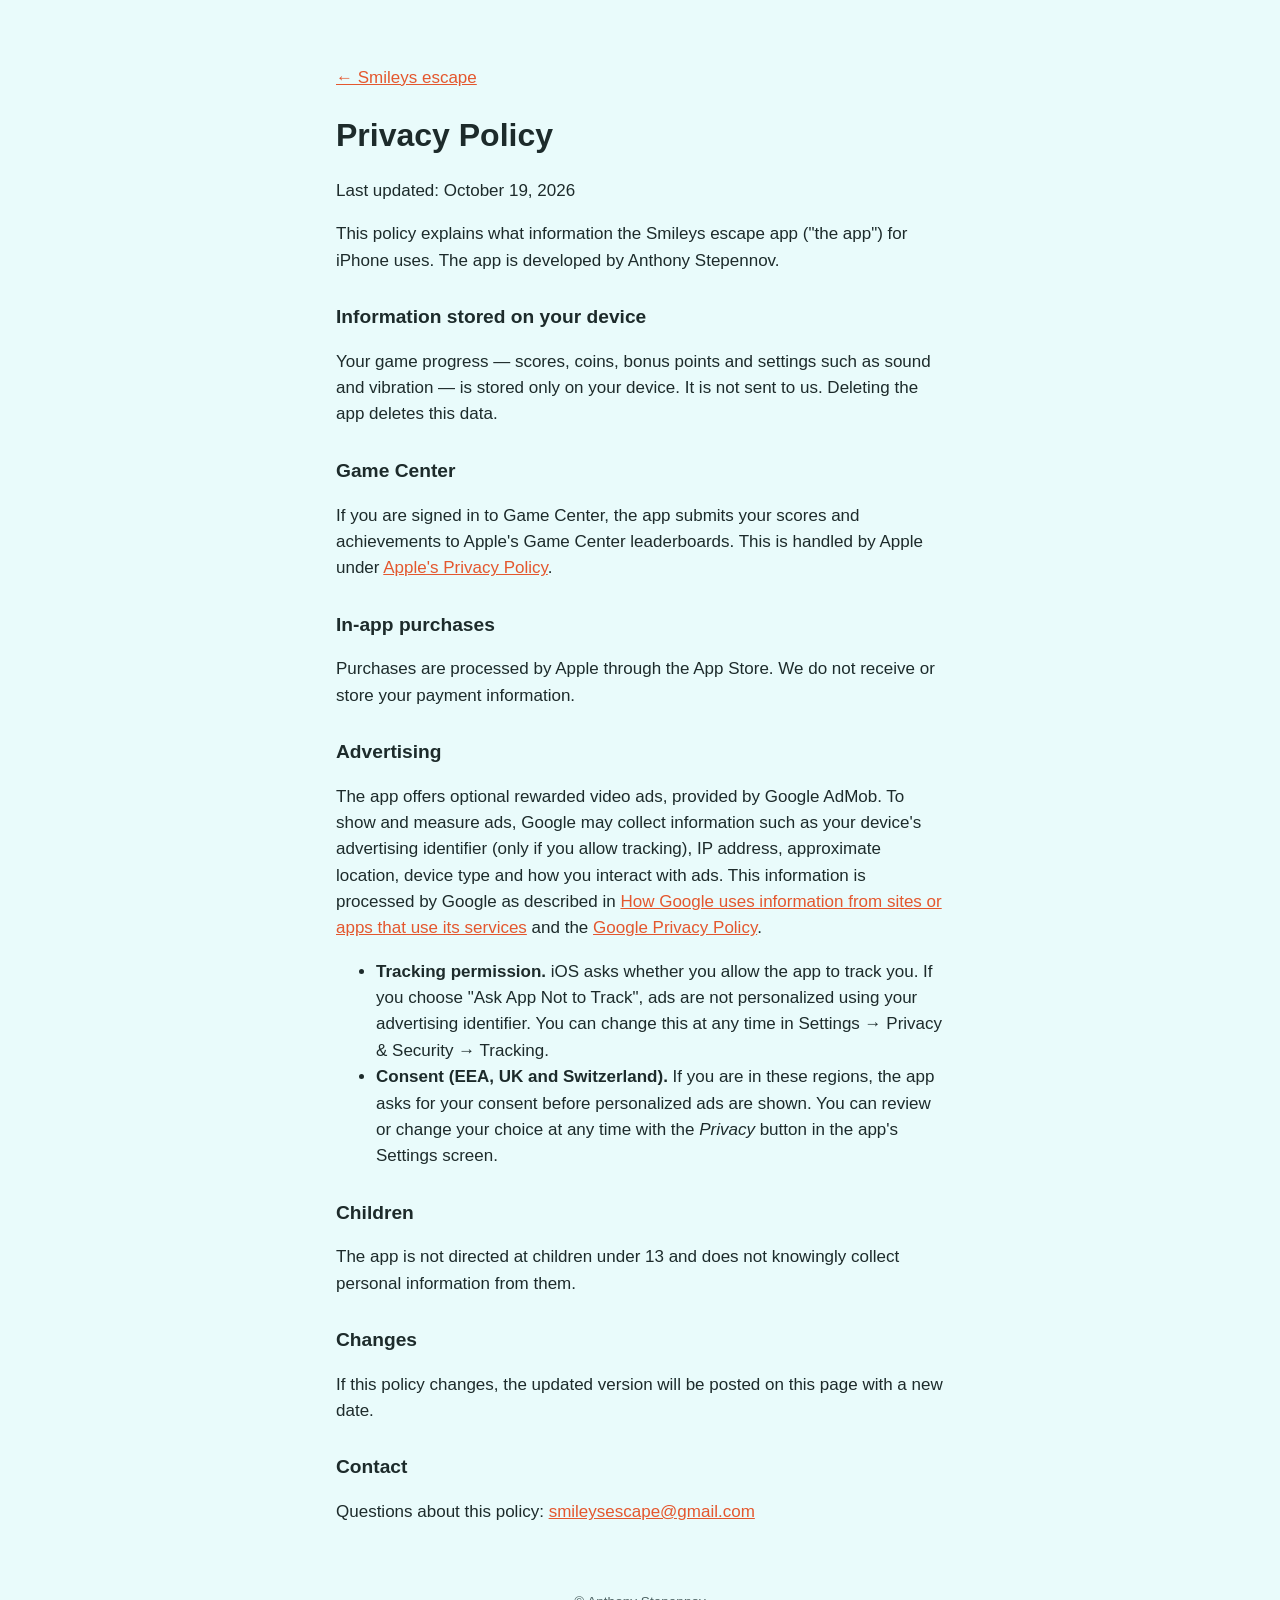
==== privacy.html @ 18844577 "Smileys escape website: home page, privacy policy, app-ads.txt" ====
<!doctype html>
<html lang="en">
<head>
  <meta charset="utf-8">
  <meta name="viewport" content="width=device-width, initial-scale=1">
  <title>Privacy Policy – Smileys escape</title>
  <link rel="icon" href="icon.png">
  <link rel="stylesheet" href="style.css">
</head>
<body>
  <main class="doc">
    <p><a href="./">← Smileys escape</a></p>
    <h1>Privacy Policy</h1>
    <p>Last updated: October 19, 2026</p>

    <p>This policy explains what information the Smileys escape app ("the app") for iPhone uses.
      The app is developed by Anthony Stepennov.</p>

    <h2>Information stored on your device</h2>
    <p>Your game progress — scores, coins, bonus points and settings such as sound and vibration —
      is stored only on your device. It is not sent to us. Deleting the app deletes this data.</p>

    <h2>Game Center</h2>
    <p>If you are signed in to Game Center, the app submits your scores and achievements to
      Apple's Game Center leaderboards. This is handled by Apple under
      <a href="https://www.apple.com/legal/privacy/">Apple's Privacy Policy</a>.</p>

    <h2>In-app purchases</h2>
    <p>Purchases are processed by Apple through the App Store. We do not receive or store your
      payment information.</p>

    <h2>Advertising</h2>
    <p>The app offers optional rewarded video ads, provided by Google AdMob. To show and measure ads,
      Google may collect information such as your device's advertising identifier (only if you allow
      tracking), IP address, approximate location, device type and how you interact with ads.
      This information is processed by Google as described in
      <a href="https://policies.google.com/technologies/partner-sites">How Google uses information from sites or apps that use its services</a>
      and the <a href="https://policies.google.com/privacy">Google Privacy Policy</a>.</p>
    <ul>
      <li><strong>Tracking permission.</strong> iOS asks whether you allow the app to track you.
        If you choose "Ask App Not to Track", ads are not personalized using your advertising
        identifier. You can change this at any time in Settings → Privacy &amp; Security → Tracking.</li>
      <li><strong>Consent (EEA, UK and Switzerland).</strong> If you are in these regions, the app asks
        for your consent before personalized ads are shown. You can review or change your choice at
        any time with the <em>Privacy</em> button in the app's Settings screen.</li>
    </ul>

    <h2>Children</h2>
    <p>The app is not directed at children under 13 and does not knowingly collect personal
      information from them.</p>

    <h2>Changes</h2>
    <p>If this policy changes, the updated version will be posted on this page with a new date.</p>

    <h2>Contact</h2>
    <p>Questions about this policy: <a href="mailto:smileysescape@gmail.com">smileysescape@gmail.com</a></p>
  </main>
  <footer>© Anthony Stepennov</footer>
</body>
</html>
---- style.css ----
:root {
  --bg: #e9fbfb;
  --text: #1d2b2b;
  --muted: #4f6464;
  --accent: #e4572e;
  --accent-text: #ffffff;
  --card: #ffffff;
  --border: #c9e6e6;
}

@media (prefers-color-scheme: dark) {
  :root {
    --bg: #102020;
    --text: #e6f2f2;
    --muted: #a3b8b8;
    --accent: #ff7a50;
    --accent-text: #1a0d08;
    --card: #182c2c;
    --border: #2a4444;
  }
}

* { box-sizing: border-box; }

body {
  margin: 0;
  min-height: 100vh;
  display: flex;
  flex-direction: column;
  background: var(--bg);
  color: var(--text);
  font: 17px/1.55 -apple-system, BlinkMacSystemFont, "Segoe UI", Roboto, Helvetica, Arial, sans-serif;
}

main {
  flex: 1;
  width: 100%;
  max-width: 640px;
  margin: 0 auto;
  padding: 48px 16px 32px;
  text-align: center;
}

main.doc { text-align: left; }

.icon {
  border-radius: 28px;
  box-shadow: 0 6px 24px rgba(0, 0, 0, 0.18);
}

h1 { font-size: 2rem; margin: 20px 0 4px; }
h2 { font-size: 1.2rem; margin: 28px 0 8px; }
.tagline { color: var(--muted); margin-top: 0; }

.button {
  display: inline-block;
  margin: 16px 0 8px;
  padding: 12px 24px;
  border-radius: 999px;
  background: var(--accent);
  color: var(--accent-text);
  font-weight: 600;
  text-decoration: none;
}

a { color: var(--accent); }
nav { margin-top: 24px; }

footer {
  padding: 16px;
  text-align: center;
  color: var(--muted);
  font-size: 0.85rem;
}
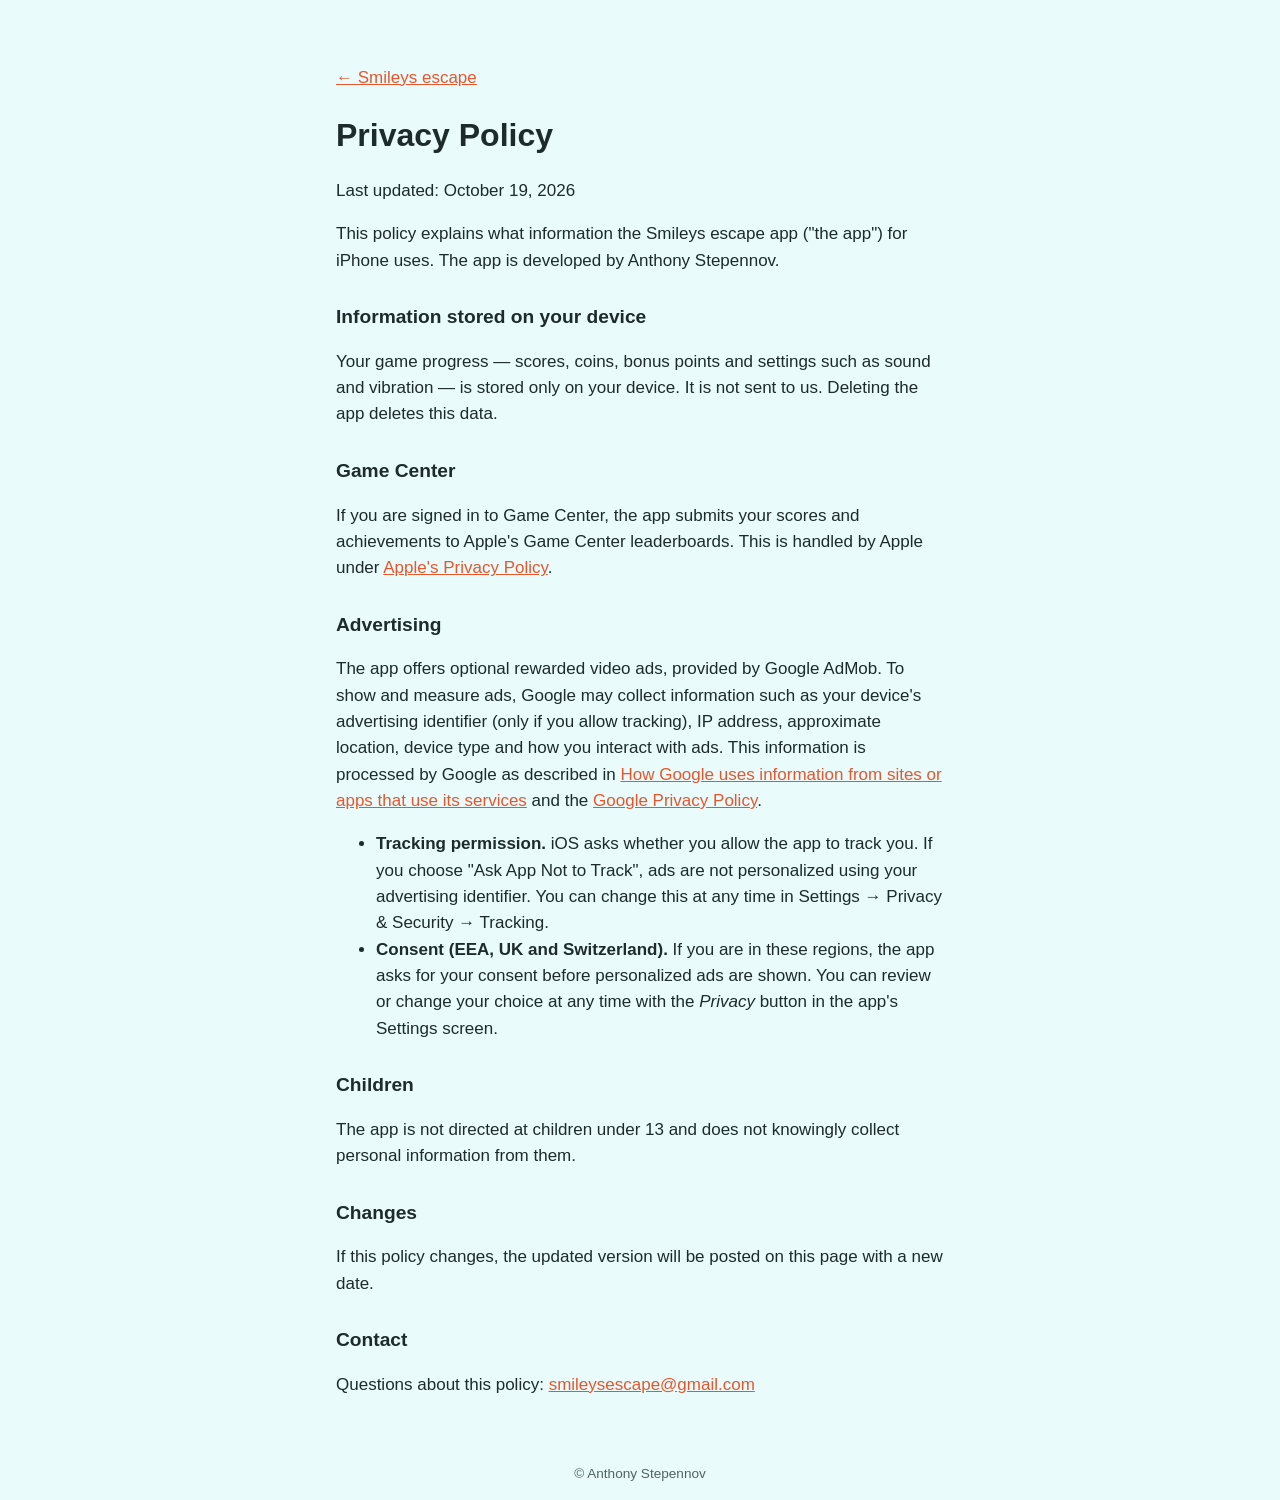
==== commit 08f5839c: "Privacy policy: the app no longer has in-app purchases" ====
--- a/privacy.html
+++ b/privacy.html
@@ -24,10 +24,6 @@
     <p>If you are signed in to Game Center, the app submits your scores and achievements to
       Apple's Game Center leaderboards. This is handled by Apple under
       <a href="https://www.apple.com/legal/privacy/">Apple's Privacy Policy</a>.</p>
-
-    <h2>In-app purchases</h2>
-    <p>Purchases are processed by Apple through the App Store. We do not receive or store your
-      payment information.</p>
 
     <h2>Advertising</h2>
     <p>The app offers optional rewarded video ads, provided by Google AdMob. To show and measure ads,
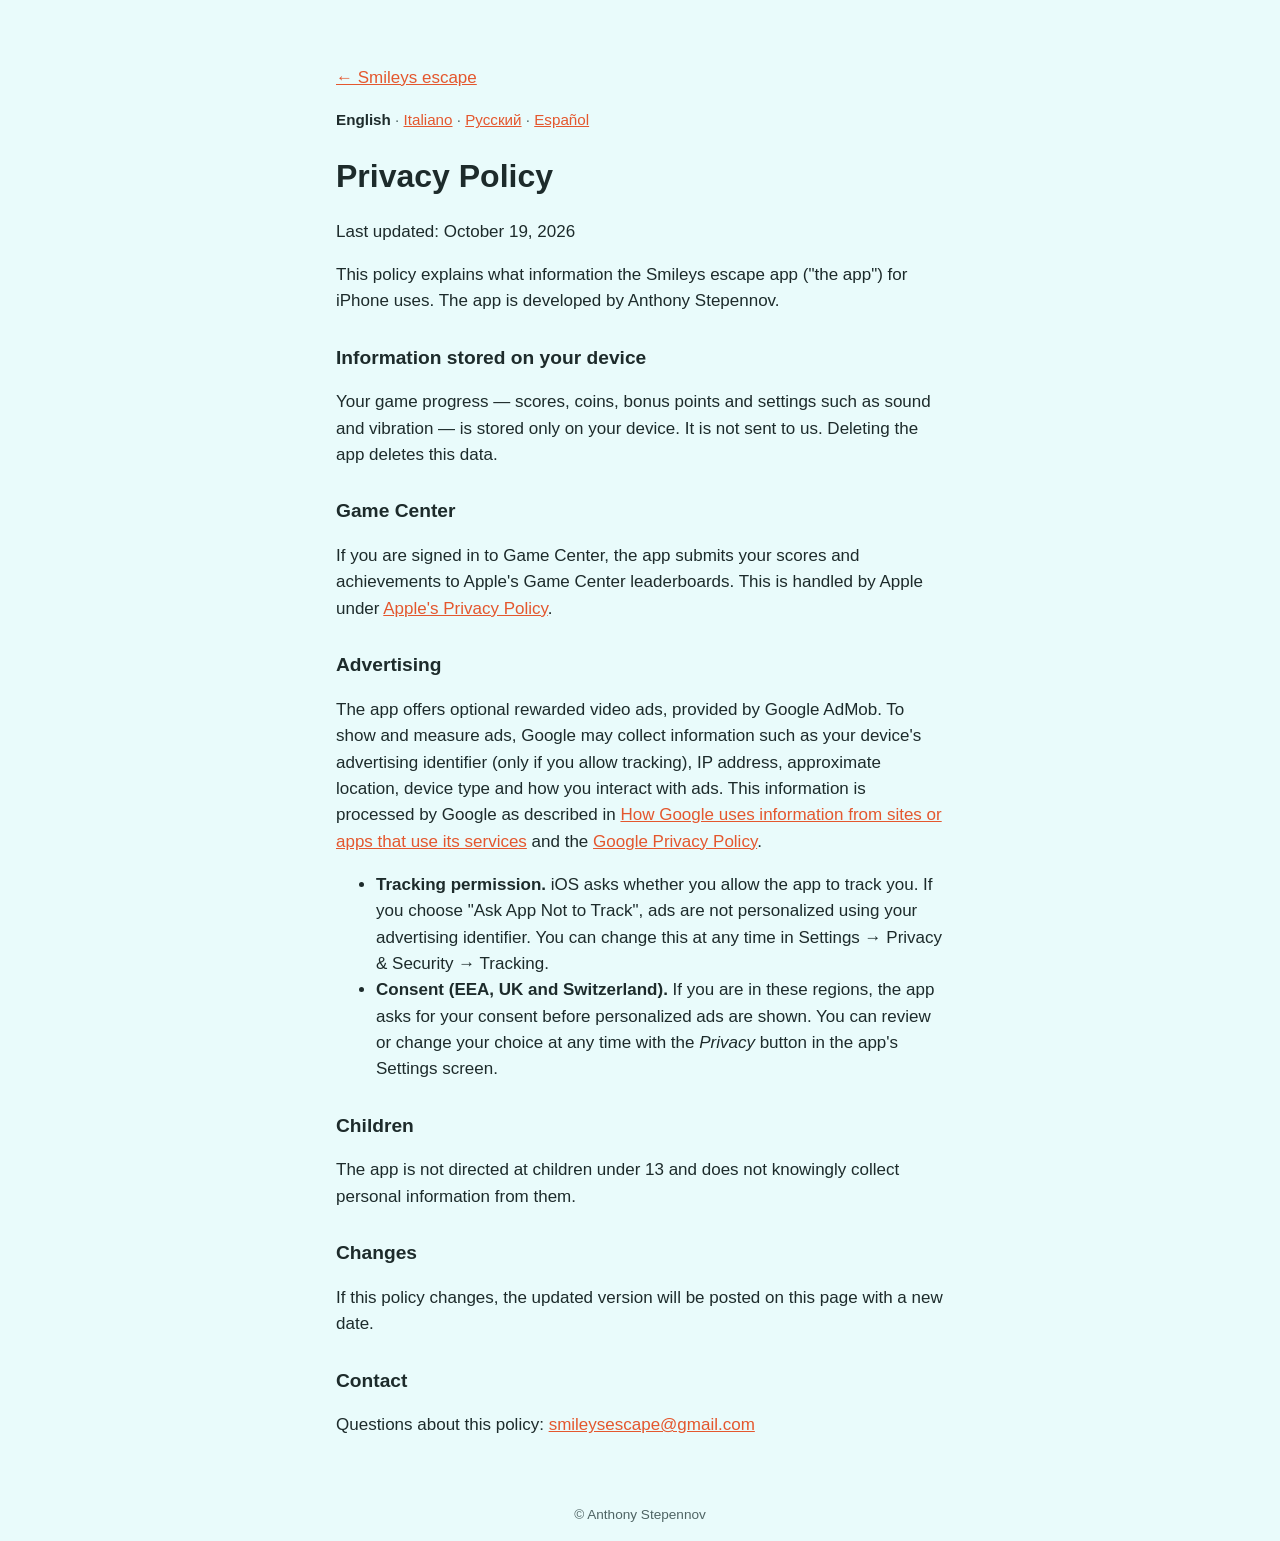
==== commit f8d0d9ec: "Privacy policy in Italian, Russian and Spanish, with a language switcher" ====
--- a/privacy.html
+++ b/privacy.html
@@ -6,10 +6,15 @@
   <title>Privacy Policy – Smileys escape</title>
   <link rel="icon" href="icon.png">
   <link rel="stylesheet" href="style.css">
+  <link rel="alternate" hreflang="en" href="https://smileysescape.github.io/privacy.html">
+  <link rel="alternate" hreflang="it" href="https://smileysescape.github.io/privacy-it.html">
+  <link rel="alternate" hreflang="ru" href="https://smileysescape.github.io/privacy-ru.html">
+  <link rel="alternate" hreflang="es" href="https://smileysescape.github.io/privacy-es.html">
 </head>
 <body>
   <main class="doc">
     <p><a href="./">← Smileys escape</a></p>
+    <nav class="langs"><strong>English</strong> · <a href="privacy-it.html">Italiano</a> · <a href="privacy-ru.html">Русский</a> · <a href="privacy-es.html">Español</a></nav>
     <h1>Privacy Policy</h1>
     <p>Last updated: October 19, 2026</p>
 
--- a/style.css
+++ b/style.css
@@ -48,7 +48,10 @@
   box-shadow: 0 6px 24px rgba(0, 0, 0, 0.18);
 }
 
-h1 { font-size: 2rem; margin: 20px 0 4px; }
+h1 { font-size: clamp(1.6rem, 7vw, 2rem); margin: 20px 0 4px; }
+h1 { hyphens: auto; }
+h1, h2 { overflow-wrap: break-word; }
+main { overflow-wrap: break-word; }
 h2 { font-size: 1.2rem; margin: 28px 0 8px; }
 .tagline { color: var(--muted); margin-top: 0; }
 
@@ -72,3 +75,7 @@
   color: var(--muted);
   font-size: 0.85rem;
 }
+
+nav.langs { margin: 8px 0 0; font-size: 0.95rem; color: var(--muted); }
+nav.langs strong { color: var(--text); }
+.note { color: var(--muted); font-size: 0.9rem; margin-top: 32px; }
